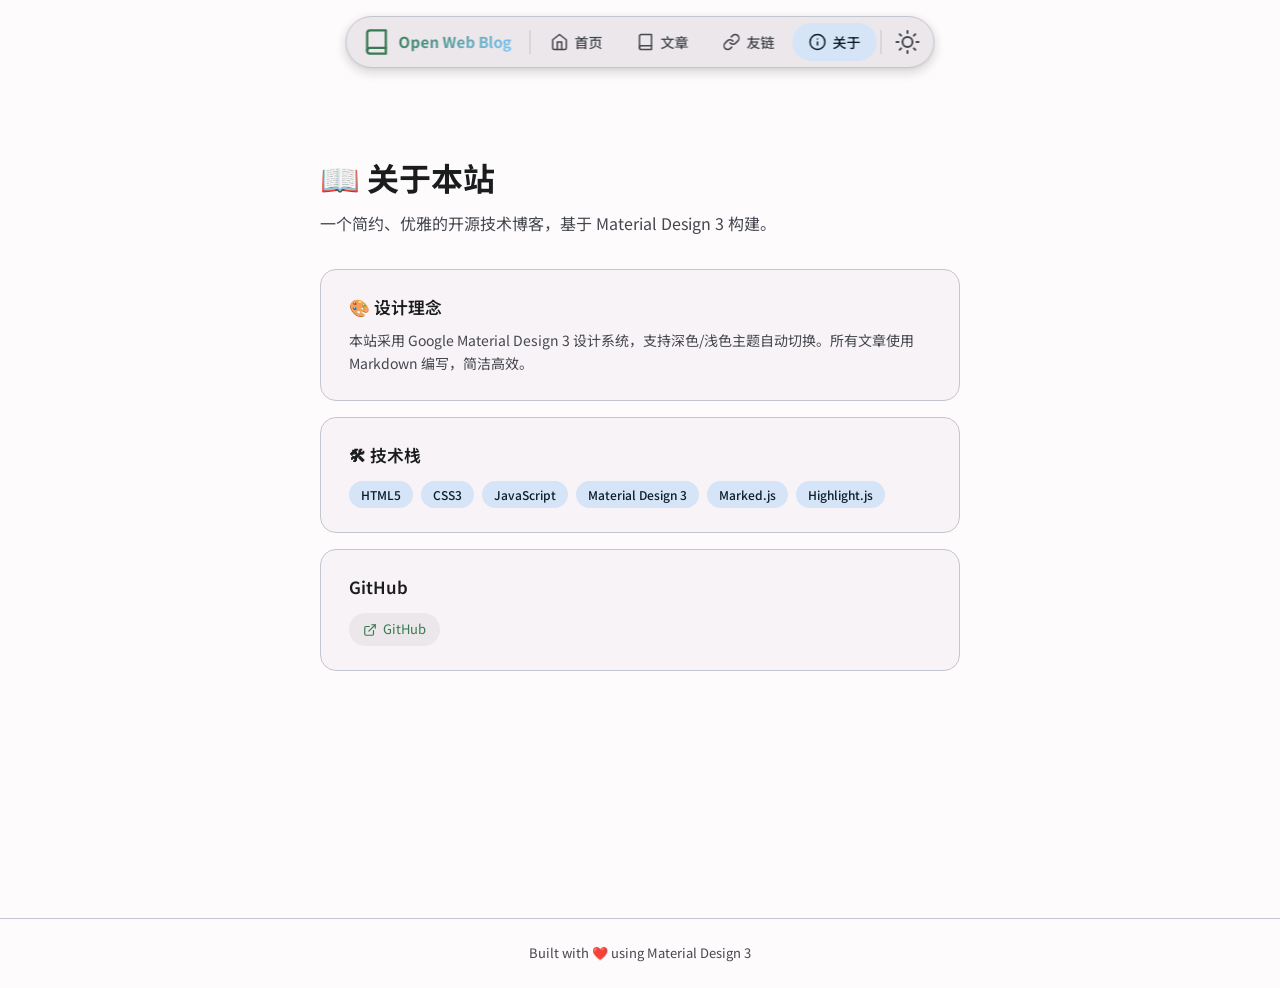
==== main/about.html @ 28506efd "pull" ====
<!DOCTYPE html>
<html lang="zh-Hans" data-theme="dark">
<head>
  <meta charset="UTF-8">
  <meta name="viewport" content="width=device-width, initial-scale=1.0">
  <title>Open Web Blog - 关于</title>
  <meta name="description" content="关于本站">

  <link rel="preconnect" href="https://fonts.loli.net">
  <link rel="preconnect" href="https://gstatic.loli.net" crossorigin>

  <link href="https://fonts.loli.net/css2?family=Noto+Sans+SC:wght@300;400;500;700&family=JetBrains+Mono:wght@400;500&display=swap" rel="stylesheet">

  <link rel="stylesheet" href="css/theme.css">
  <link rel="stylesheet" href="css/layout.css">
  <link rel="stylesheet" href="css/components.css">
  <link rel="stylesheet" href="css/home.css">
  <link rel="stylesheet" href="css/nav.css">

  <style>
    .page-container { max-width: 680px; margin: 0 auto; padding: 0 20px; }
    .page-title { font-size: 2rem; font-weight: 700; margin-bottom: 8px; color: var(--md-sys-color-on-surface); }
    .page-desc { color: var(--md-sys-color-on-surface-variant); margin-bottom: 32px; line-height: 1.6; }
    .about-card {
      padding: 24px 28px; border-radius: var(--md-sys-shape-large);
      background-color: var(--md-sys-color-surface-container-low);
      border: 1px solid var(--md-sys-color-outline-variant); margin-bottom: 16px;
    }
    .about-card h3 { font-size: 1.05rem; font-weight: 600; margin-bottom: 8px; color: var(--md-sys-color-on-surface); }
    .about-card p { font-size: 14px; color: var(--md-sys-color-on-surface-variant); line-height: 1.7; }
    .tech-tags { display: flex; flex-wrap: wrap; gap: 8px; margin-top: 12px; }
    .tech-tag {
      padding: 4px 12px; border-radius: var(--md-sys-shape-full);
      background-color: var(--md-sys-color-secondary-container); color: var(--md-sys-color-on-secondary-container);
      font-size: 12px; font-weight: 500;
    }
  </style>
</head>
<body class="has-floating-nav">

  <nav class="floating-nav" id="floatingNav">
    <a href="index.html" class="floating-nav__brand">
      <span class="floating-nav__brand-icon">
        <svg viewBox="0 0 24 24" width="28" height="28" fill="none" stroke="var(--md-sys-color-primary)" stroke-width="2" stroke-linecap="round" stroke-linejoin="round">
          <path d="M4 19.5A2.5 2.5 0 0 1 6.5 17H20"/><path d="M6.5 2H20v20H6.5A2.5 2.5 0 0 1 4 19.5v-15A2.5 2.5 0 0 1 6.5 2z"/>
        </svg>
      </span>
      <span class="floating-nav__brand-name">Open Web Blog</span>
    </a>
    <span class="floating-nav__divider"></span>
    <div class="floating-nav__links">
      <a href="index.html" class="floating-nav__link">
        <svg viewBox="0 0 24 24" width="18" height="18" fill="none" stroke="currentColor" stroke-width="2" stroke-linecap="round" stroke-linejoin="round"><path d="M3 9l9-7 9 7v11a2 2 0 0 1-2 2H5a2 2 0 0 1-2-2z"/><polyline points="9 22 9 12 15 12 15 22"/></svg>
        首页
      </a>
      <a href="page.html" class="floating-nav__link">
        <svg viewBox="0 0 24 24" width="18" height="18" fill="none" stroke="currentColor" stroke-width="2" stroke-linecap="round" stroke-linejoin="round"><path d="M4 19.5A2.5 2.5 0 0 1 6.5 17H20"/><path d="M6.5 2H20v20H6.5A2.5 2.5 0 0 1 4 19.5v-15A2.5 2.5 0 0 1 6.5 2z"/></svg>
        文章
      </a>
      <a href="link.html" class="floating-nav__link">
        <svg viewBox="0 0 24 24" width="18" height="18" fill="none" stroke="currentColor" stroke-width="2" stroke-linecap="round" stroke-linejoin="round"><path d="M10 13a5 5 0 0 0 7.54.54l3-3a5 5 0 0 0-7.07-7.07l-1.72 1.71"/><path d="M14 11a5 5 0 0 0-7.54-.54l-3 3a5 5 0 0 0 7.07 7.07l1.71-1.71"/></svg>
        友链
      </a>
      <a href="about.html" class="floating-nav__link active">
        <svg viewBox="0 0 24 24" width="18" height="18" fill="none" stroke="currentColor" stroke-width="2" stroke-linecap="round" stroke-linejoin="round"><circle cx="12" cy="12" r="10"/><line x1="12" y1="16" x2="12" y2="12"/><line x1="12" y1="8" x2="12.01" y2="8"/></svg>
        关于
      </a>
    </div>
    <span class="floating-nav__divider"></span>
    <div class="floating-nav__end">
      <button class="icon-button" id="themeToggle" aria-label="切换主题">
        <svg viewBox="0 0 24 24" width="24" height="24" id="themeIcon" fill="none" stroke="currentColor" stroke-width="2" stroke-linecap="round" stroke-linejoin="round"><path d="M21 12.79A9 9 0 1 1 11.21 3 7 7 0 0 0 21 12.79z"/></svg>
      </button>
    </div>
  </nav>

  <main class="main-content main-content--full">
    <div class="page-container" id="aboutContent">
      <h1 class="page-title">📖 关于本站</h1>
      <p class="page-desc" id="aboutDesc">加载中...</p>
      <div id="aboutCards">
        <!-- Dynamically populated from config.json -->
      </div>
    </div>

    <footer class="blog-footer">
      <p>Built with ❤️ using Material Design 3</p>
    </footer>
  </main>

  <script src="js/theme.js"></script>
  <script>
    (function() {
      // Load about content from config.json
      fetch('config.json').then(r => r.json()).then(cfg => {
        const about = cfg.about;
        if (!about) {
          document.getElementById('aboutDesc').textContent = '一个简约、优雅的开源技术博客，基于 Material Design 3 构建。';
          return;
        }
        // Description
        if (about.description) {
          document.getElementById('aboutDesc').textContent = about.description;
        }
        // Cards
        const cardsContainer = document.getElementById('aboutCards');
        if (!about.sections || !about.sections.length) {
          cardsContainer.innerHTML = '<div class="about-card"><h3>关于</h3><p>暂无更多信息。</p></div>';
          return;
        }
        cardsContainer.innerHTML = about.sections.map(section => {
          let bodyHtml = '';
          if (section.text) {
            bodyHtml = `<p>${section.text}</p>`;
          }
          if (section.tags && section.tags.length) {
            bodyHtml += '<div class="tech-tags">' + section.tags.map(t => `<span class="tech-tag">${t}</span>`).join('') + '</div>';
          }
          if (section.links && section.links.length) {
            bodyHtml += '<div style="display:flex;flex-wrap:wrap;gap:8px;margin-top:12px">' +
              section.links.map(l => `<a href="${l.url}" target="_blank" rel="noopener" style="display:inline-flex;align-items:center;gap:6px;padding:6px 14px;border-radius:9999px;background:var(--md-sys-color-surface-container-high);color:var(--md-sys-color-primary);font-size:13px;text-decoration:none;transition:all 0.2s" onmouseover="this.style.background='var(--md-sys-color-primary-container)'" onmouseout="this.style.background='var(--md-sys-color-surface-container-high)'">
                <svg viewBox="0 0 24 24" width="14" height="14" fill="none" stroke="currentColor" stroke-width="2" stroke-linecap="round" stroke-linejoin="round"><path d="M18 13v6a2 2 0 0 1-2 2H5a2 2 0 0 1-2-2V8a2 2 0 0 1 2-2h6"/><polyline points="15 3 21 3 21 9"/><line x1="10" y1="14" x2="21" y2="3"/></svg>
                ${l.label}
              </a>`).join('') + '</div>';
          }
          return `<div class="about-card">
            <h3>${section.title}</h3>
            ${bodyHtml}
          </div>`;
        }).join('');
      }).catch(() => {
        document.getElementById('aboutDesc').textContent = '一个简约、优雅的开源技术博客。';
      });
    })();
  </script>
</body>
</html>
---- main/css/theme.css ----
/* ============================================
   Material Design 3 Theme - Open Web Blog
   ============================================ */

/* === Light Theme (default) === */
:root,
[data-theme="light"] {
  /* Primary - Green #4AA26F (overridable via config.json → themeColor) */
  --owb-primary: #4AA26F;
  --md-sys-color-primary: #3A8E5E;
  --md-sys-color-on-primary: #FFFFFF;
  --md-sys-color-primary-container: #C7EDD4;
  --md-sys-color-on-primary-container: #002112;

  /* Secondary */
  --md-sys-color-secondary: #526070;
  --md-sys-color-on-secondary: #FFFFFF;
  --md-sys-color-secondary-container: #D5E4F7;
  --md-sys-color-on-secondary-container: #0E1D2A;

  /* Tertiary */
  --md-sys-color-tertiary: #6B5778;
  --md-sys-color-on-tertiary: #FFFFFF;
  --md-sys-color-tertiary-container: #F2DAFF;
  --md-sys-color-on-tertiary-container: #251431;

  /* Error */
  --md-sys-color-error: #BA1A1A;
  --md-sys-color-on-error: #FFFFFF;
  --md-sys-color-error-container: #FFDAD6;
  --md-sys-color-on-error-container: #410002;

  /* Surface */
  --md-sys-color-surface: #FDFBFC;
  --md-sys-color-on-surface: #1A1C1E;
  --md-sys-color-surface-dim: #DBD9DD;
  --md-sys-color-surface-bright: #FDFBFC;

  --md-sys-color-surface-container-lowest: #FFFFFF;
  --md-sys-color-surface-container-low: #F7F3F6;
  --md-sys-color-surface-container: #F1EDF0;
  --md-sys-color-surface-container-high: #EBE7EA;
  --md-sys-color-surface-container-highest: #E5E2E5;

  --md-sys-color-on-surface-variant: #44474E;
  --md-sys-color-outline: #74777F;
  --md-sys-color-outline-variant: #C4C6CF;

  /* Inverse */
  --md-sys-color-inverse-surface: #2F3033;
  --md-sys-color-inverse-on-surface: #F1F0F4;
  --md-sys-color-inverse-primary: #81DAAB;

  /* Shadows */
  --md-sys-color-shadow: #000000;
  --md-sys-color-scrim: #000000;

  /* Surface Tint */
  --md-sys-color-surface-tint: #3A8E5E;

  /* Elevation levels */
  --md-sys-elevation-0: none;
  --md-sys-elevation-1: 0 1px 3px 1px rgba(0,0,0,0.08), 0 1px 2px 0 rgba(0,0,0,0.04);
  --md-sys-elevation-2: 0 2px 6px 2px rgba(0,0,0,0.10), 0 1px 2px 0 rgba(0,0,0,0.06);
  --md-sys-elevation-3: 0 4px 8px 3px rgba(0,0,0,0.10), 0 2px 3px 0 rgba(0,0,0,0.06);
  --md-sys-elevation-4: 0 6px 12px 4px rgba(0,0,0,0.10), 0 2px 3px 0 rgba(0,0,0,0.06);
  --md-sys-elevation-5: 0 8px 16px 6px rgba(0,0,0,0.10), 0 4px 4px 0 rgba(0,0,0,0.06);

  /* Shape */
  --md-sys-shape-extra-small: 4px;
  --md-sys-shape-small: 8px;
  --md-sys-shape-medium: 12px;
  --md-sys-shape-large: 16px;
  --md-sys-shape-extra-large: 28px;
  --md-sys-shape-full: 9999px;
}

/* === Dark Theme === */
[data-theme="dark"] {
  --md-sys-color-primary: #81DAAB;
  --md-sys-color-on-primary: #003920;
  --md-sys-color-primary-container: #2E6B48;
  --md-sys-color-on-primary-container: #C7EDD4;

  --md-sys-color-secondary: #B9C8D9;
  --md-sys-color-on-secondary: #243240;
  --md-sys-color-secondary-container: #3B4958;
  --md-sys-color-on-secondary-container: #D5E4F7;

  --md-sys-color-tertiary: #D7BDE5;
  --md-sys-color-on-tertiary: #3B2948;
  --md-sys-color-tertiary-container: #533F5F;
  --md-sys-color-on-tertiary-container: #F2DAFF;

  --md-sys-color-error: #FFB4AB;
  --md-sys-color-on-error: #690005;
  --md-sys-color-error-container: #93000A;
  --md-sys-color-on-error-container: #FFDAD6;

  --md-sys-color-surface: #121316;
  --md-sys-color-on-surface: #E2E2E6;
  --md-sys-color-surface-dim: #121316;
  --md-sys-color-surface-bright: #38393C;

  --md-sys-color-surface-container-lowest: #0D0E11;
  --md-sys-color-surface-container-low: #1A1B1E;
  --md-sys-color-surface-container: #1E1F22;
  --md-sys-color-surface-container-high: #292A2D;
  --md-sys-color-surface-container-highest: #343537;

  --md-sys-color-on-surface-variant: #C4C6CF;
  --md-sys-color-outline: #8E9099;
  --md-sys-color-outline-variant: #44474E;

  --md-sys-color-inverse-surface: #E2E2E6;
  --md-sys-color-inverse-on-surface: #2F3033;
  --md-sys-color-inverse-primary: #3A8E5E;

  --md-sys-color-shadow: #000000;
  --md-sys-color-scrim: #000000;
  --md-sys-color-surface-tint: #81DAAB;
}

/* === Global Styles === */
*, *::before, *::after {
  margin: 0;
  padding: 0;
  box-sizing: border-box;
}

html {
  font-size: 16px;
  scroll-behavior: smooth;
}

body {
  font-family: 'Noto Sans SC', -apple-system, BlinkMacSystemFont, "Segoe UI", "PingFang SC", "Hiragino Sans GB", "Microsoft YaHei", "Helvetica Neue", Helvetica, Arial, sans-serif;
  background-color: var(--md-sys-color-surface);
  color: var(--md-sys-color-on-surface);
  line-height: 1.6;
  -webkit-font-smoothing: antialiased;
  -moz-osx-font-smoothing: grayscale;
  overflow-x: hidden;
}

a {
  color: var(--md-sys-color-primary);
  text-decoration: none;
  transition: color 0.2s ease;
}

a:hover {
  color: var(--md-sys-color-primary);
  text-decoration: underline;
}

::selection {
  background-color: var(--md-sys-color-primary-container);
  color: var(--md-sys-color-on-primary-container);
}

::-webkit-scrollbar {
  width: 8px;
  height: 8px;
}

::-webkit-scrollbar-track {
  background: transparent;
}

::-webkit-scrollbar-thumb {
  background: var(--md-sys-color-outline-variant);
  border-radius: var(--md-sys-shape-full);
}

::-webkit-scrollbar-thumb:hover {
  background: var(--md-sys-color-outline);
}
---- main/css/layout.css ----
/* ============================================
   Layout - Top App Bar, Sidebar, Main Content
   ============================================ */

/* === Top App Bar === */
.top-app-bar {
  position: fixed;
  top: 0;
  left: 0;
  right: 0;
  height: 64px;
  background-color: var(--md-sys-color-surface-container);
  color: var(--md-sys-color-on-surface);
  display: flex;
  align-items: center;
  justify-content: space-between;
  padding: 0 16px;
  z-index: 100;
  box-shadow: var(--md-sys-elevation-2);
  backdrop-filter: blur(12px);
  -webkit-backdrop-filter: blur(12px);
}

.top-app-bar__start {
  display: flex;
  align-items: center;
  gap: 12px;
}

.top-app-bar__brand {
  display: flex;
  align-items: center;
  gap: 10px;
}

.brand-text {
  display: flex;
  flex-direction: column;
}

.brand-name {
  font-family: 'Noto Sans SC', "PingFang SC", "Microsoft YaHei", sans-serif;
  font-size: 18px;
  font-weight: 700;
  line-height: 1.2;
  color: var(--md-sys-color-on-surface);
  background: linear-gradient(135deg, var(--md-sys-color-primary), #7FC8F8);
  -webkit-background-clip: text;
  -webkit-text-fill-color: transparent;
  background-clip: text;
}

.brand-subtitle {
  font-size: 11px;
  font-weight: 400;
  color: var(--md-sys-color-on-surface-variant);
  line-height: 1.2;
}

.top-app-bar__end {
  display: flex;
  align-items: center;
  gap: 4px;
}

/* === Drawer Overlay === */
.drawer-overlay {
  position: fixed;
  inset: 0;
  background: rgba(0, 0, 0, 0.4);
  z-index: 80;
  opacity: 0;
  visibility: hidden;
  transition: opacity 0.3s ease, visibility 0.3s ease;
}

.drawer-overlay.active {
  opacity: 1;
  visibility: visible;
}

/* === Sidebar === */
.sidebar {
  position: fixed;
  top: 64px;
  left: 0;
  bottom: 0;
  width: 280px;
  background-color: var(--md-sys-color-surface-container);
  border-right: 1px solid var(--md-sys-color-outline-variant);
  overflow-y: auto;
  z-index: 90;
  transition: transform 0.3s cubic-bezier(0.2, 0, 0, 1);
  display: flex;
  flex-direction: column;
}

.sidebar__header {
  display: none;
  padding: 20px 20px 12px;
  align-items: center;
  gap: 12px;
  border-bottom: 1px solid var(--md-sys-color-outline-variant);
}

.sidebar__section-label {
  font-size: 11px;
  font-weight: 600;
  text-transform: uppercase;
  letter-spacing: 0.05em;
  color: var(--md-sys-color-on-surface-variant);
  padding: 16px 20px 8px;
}

/* Navigation List */
.nav-list {
  list-style: none;
  padding: 4px 12px;
  flex: 1;
}

.nav-item {
  margin-bottom: 2px;
}

.nav-link {
  display: flex;
  align-items: center;
  gap: 12px;
  padding: 10px 16px;
  border-radius: var(--md-sys-shape-large);
  color: var(--md-sys-color-on-surface-variant);
  text-decoration: none;
  font-size: 14px;
  font-weight: 500;
  transition: all 0.2s ease;
  position: relative;
}

.nav-link:hover {
  background-color: var(--md-sys-color-surface-container-high);
  color: var(--md-sys-color-on-surface);
  text-decoration: none;
}

.nav-item.active .nav-link {
  background-color: var(--md-sys-color-secondary-container);
  color: var(--md-sys-color-on-secondary-container);
}

.nav-icon {
  width: 20px;
  height: 20px;
  flex-shrink: 0;
}

/* Blog post date in nav */
.nav-post-date {
  font-size: 11px;
  color: var(--md-sys-color-on-surface-variant);
  opacity: 0.7;
  margin-left: auto;
}

/* Sidebar Footer */
.sidebar__footer {
  padding: 12px 12px 20px;
  border-top: 1px solid var(--md-sys-color-outline-variant);
  margin-top: auto;
}

.sidebar-footer-link {
  display: flex;
  align-items: center;
  gap: 8px;
  padding: 8px 16px;
  border-radius: var(--md-sys-shape-medium);
  color: var(--md-sys-color-on-surface-variant);
  font-size: 13px;
  transition: all 0.2s ease;
}

.sidebar-footer-link:hover {
  background-color: var(--md-sys-color-surface-container-high);
  color: var(--md-sys-color-primary);
  text-decoration: none;
}

/* === Main Content === */
.main-content {
  margin-top: 64px;
  margin-left: 280px;
  min-height: calc(100vh - 64px);
  transition: margin-left 0.3s cubic-bezier(0.2, 0, 0, 1);
}

/* Full-width main (no sidebar, for index/link/about pages) */
.main-content--full {
  margin-left: 0;
}

.content-wrapper {
  display: flex;
  max-width: 1200px;
  margin: 0 auto;
  padding: 32px 40px;
  gap: 40px;
}

.doc-article {
  flex: 1;
  min-width: 0;
  max-width: 800px;
}

/* === TOC Sidebar === */
.toc-sidebar {
  width: 220px;
  flex-shrink: 0;
  position: sticky;
  top: 96px;
  align-self: flex-start;
  max-height: calc(100vh - 120px);
  overflow-y: auto;
  padding-left: 16px;
  border-left: 1px solid var(--md-sys-color-outline-variant);
}

.toc-header {
  font-size: 12px;
  font-weight: 600;
  text-transform: uppercase;
  letter-spacing: 0.08em;
  color: var(--md-sys-color-on-surface-variant);
  margin-bottom: 12px;
}

.toc-list {
  list-style: none;
}

.toc-list li {
  margin-bottom: 4px;
}

.toc-list a {
  display: block;
  padding: 4px 8px;
  font-size: 13px;
  color: var(--md-sys-color-on-surface-variant);
  border-radius: var(--md-sys-shape-small);
  transition: all 0.2s ease;
  line-height: 1.4;
  overflow: hidden;
  text-overflow: ellipsis;
  white-space: nowrap;
}

.toc-list a:hover {
  color: var(--md-sys-color-primary);
  background-color: var(--md-sys-color-surface-container);
  text-decoration: none;
}

.toc-list a.toc-h2 {
  padding-left: 16px;
  font-size: 12px;
}

.toc-list a.toc-h3 {
  padding-left: 28px;
  font-size: 11px;
}

/* === FAB (Scroll to top) === */
.fab {
  position: fixed;
  bottom: 24px;
  right: 24px;
  width: 56px;
  height: 56px;
  border-radius: var(--md-sys-shape-large);
  background-color: var(--md-sys-color-primary-container);
  color: var(--md-sys-color-on-primary-container);
  border: none;
  cursor: pointer;
  display: flex;
  align-items: center;
  justify-content: center;
  box-shadow: var(--md-sys-elevation-3);
  transition: all 0.3s ease;
  opacity: 0;
  transform: translateY(20px);
  pointer-events: none;
  z-index: 50;
}

.fab.visible {
  opacity: 1;
  transform: translateY(0);
  pointer-events: auto;
}

.fab:hover {
  background-color: var(--md-sys-color-primary);
  color: var(--md-sys-color-on-primary);
  box-shadow: var(--md-sys-elevation-4);
}

.fab.visible:hover {
  transform: translateY(-2px);
}

/* === Loading State === */
.loading-state {
  display: flex;
  flex-direction: column;
  align-items: center;
  justify-content: center;
  padding: 80px 20px;
  color: var(--md-sys-color-on-surface-variant);
}

.loading-spinner {
  width: 40px;
  height: 40px;
  border: 3px solid var(--md-sys-color-outline-variant);
  border-top-color: var(--md-sys-color-primary);
  border-radius: 50%;
  animation: spin 0.8s linear infinite;
  margin-bottom: 16px;
}

@keyframes spin {
  to { transform: rotate(360deg); }
}

/* === Blog post meta info === */
.doc-header {
  margin-bottom: 32px;
  padding-bottom: 24px;
  border-bottom: 1px solid var(--md-sys-color-outline-variant);
}

.doc-title {
  font-family: 'Noto Sans SC', "PingFang SC", "Microsoft YaHei", sans-serif;
  font-size: 2.25rem;
  font-weight: 700;
  line-height: 1.25;
  color: var(--md-sys-color-on-surface);
  margin-bottom: 8px;
}

.doc-meta {
  font-size: 14px;
  color: var(--md-sys-color-on-surface-variant);
  display: flex;
  align-items: center;
  gap: 12px;
  flex-wrap: wrap;
}

.doc-meta-item {
  display: flex;
  align-items: center;
  gap: 4px;
}

.doc-meta-item svg {
  width: 16px;
  height: 16px;
}

/* === Drawer mode (mobile) === */
@media (max-width: 768px) {
  .sidebar {
    transform: translateX(-100%);
  }

  .sidebar.open {
    transform: translateX(0);
  }

  .sidebar__header {
    display: flex;
  }

  .main-content {
    margin-left: 0;
  }

  .content-wrapper {
    padding: 20px 16px;
  }

  .toc-sidebar {
    display: none;
  }

  .doc-article {
    max-width: 100%;
  }

  .top-app-bar__brand .brand-subtitle {
    display: none;
  }

  .doc-title {
    font-size: 1.6rem;
  }
}

/* === Desktop: hide hamburger, sidebar always visible === */
@media (min-width: 769px) {
  #menuToggle { display: none; }
}

/* === Tablet / small desktop === */
@media (min-width: 769px) and (max-width: 1200px) {
  .content-wrapper {
    padding: 28px 24px;
    gap: 28px;
  }

  .toc-sidebar {
    width: 180px;
  }
}

/* === Large desktop === */
@media (min-width: 1201px) {
  .content-wrapper {
    padding: 40px 48px;
    gap: 48px;
  }
}

/* === Reduced motion === */
@media (prefers-reduced-motion: reduce) {
  *, *::before, *::after {
    animation-duration: 0.01ms !important;
    transition-duration: 0.01ms !important;
  }
}
---- main/css/components.css ----
/* ============================================
   Components - MD3 Styled UI Elements
   ============================================ */

/* === Icon Button === */
.icon-button {
  width: 40px;
  height: 40px;
  border-radius: var(--md-sys-shape-full);
  border: none;
  background: transparent;
  color: var(--md-sys-color-on-surface-variant);
  cursor: pointer;
  display: flex;
  align-items: center;
  justify-content: center;
  transition: all 0.2s ease;
  position: relative;
  overflow: hidden;
}

.icon-button svg {
  width: 24px;
  height: 24px;
  position: relative;
  z-index: 1;
}

.icon-button::after {
  content: '';
  position: absolute;
  inset: 0;
  border-radius: inherit;
  background-color: currentColor;
  opacity: 0;
  transition: opacity 0.2s ease;
}

.icon-button:hover::after {
  opacity: 0.08;
}

.icon-button:active::after {
  opacity: 0.12;
}

.icon-button:hover {
  color: var(--md-sys-color-on-surface);
}

/* === Blockquote === */
blockquote {
  margin: 16px 0;
  padding: 16px 20px;
  border-radius: var(--md-sys-shape-medium);
  background-color: var(--md-sys-color-surface-container-low);
  border-left: 4px solid var(--md-sys-color-primary);
  color: var(--md-sys-color-on-surface-variant);
}

blockquote p {
  margin: 4px 0;
}

blockquote > :first-child {
  margin-top: 0;
}

blockquote > :last-child {
  margin-bottom: 0;
}

/* === Horizontal Rule === */
hr {
  border: none;
  height: 1px;
  background-color: var(--md-sys-color-outline-variant);
  margin: 24px 0;
}

/* === Theme Transition === */
html.transitioning * {
  transition: background-color 0.3s ease,
              color 0.3s ease,
              border-color 0.3s ease,
              box-shadow 0.3s ease !important;
}

/* === Keyboard shortcuts === */
kbd {
  display: inline-block;
  padding: 2px 6px;
  font-family: 'JetBrains Mono', "SF Mono", "Fira Code", "Fira Mono", "Roboto Mono", Menlo, Courier, monospace;
  font-size: 12px;
  line-height: 1.4;
  color: var(--md-sys-color-on-surface);
  background-color: var(--md-sys-color-surface-container-high);
  border: 1px solid var(--md-sys-color-outline-variant);
  border-radius: var(--md-sys-shape-extra-small);
  box-shadow: 0 1px 2px rgba(0,0,0,0.1);
}

/* === Blog Post Card === */
.blog-post-card {
  margin: 16px 0;
  padding: 20px 24px;
  border-radius: var(--md-sys-shape-large);
  background-color: var(--md-sys-color-surface-container-low);
  border: 1px solid var(--md-sys-color-outline-variant);
  transition: all 0.2s ease;
  cursor: pointer;
}

.blog-post-card:hover {
  background-color: var(--md-sys-color-surface-container);
  box-shadow: var(--md-sys-elevation-2);
  border-color: var(--md-sys-color-primary);
}

.blog-post-card__title {
  font-size: 1.25rem;
  font-weight: 600;
  color: var(--md-sys-color-on-surface);
  margin-bottom: 8px;
}

.blog-post-card__excerpt {
  font-size: 14px;
  color: var(--md-sys-color-on-surface-variant);
  line-height: 1.6;
  display: -webkit-box;
  -webkit-line-clamp: 3;
  -webkit-box-orient: vertical;
  overflow: hidden;
}

.blog-post-card__meta {
  display: flex;
  align-items: center;
  gap: 12px;
  margin-top: 12px;
  font-size: 12px;
  color: var(--md-sys-color-on-surface-variant);
}

/* === Empty state === */
.empty-state {
  text-align: center;
  padding: 60px 20px;
  color: var(--md-sys-color-on-surface-variant);
}

.empty-state svg {
  margin-bottom: 16px;
  opacity: 0.5;
}

.empty-state h3 {
  font-size: 1.2rem;
  font-weight: 600;
  margin-bottom: 8px;
  color: var(--md-sys-color-on-surface);
}

.empty-state p {
  font-size: 14px;
}
---- main/css/home.css ----
/* ============================================
   Blog Home Page Styles
   ============================================ */

/* === Hero Section === */
.blog-hero {
  text-align: center;
  padding: 48px 40px;
  margin: 20px 0 32px;
  position: relative;
  overflow: hidden;
  border-radius: var(--md-sys-shape-extra-large);
  background-color: var(--md-sys-color-surface-container);
  border: 1px solid var(--md-sys-color-outline-variant);
  box-shadow: var(--md-sys-elevation-1);
}

.blog-hero::before {
  content: '';
  position: absolute;
  top: -30%;
  left: -30%;
  width: 160%;
  height: 160%;
  background: radial-gradient(ellipse at 50% 0%, var(--md-sys-color-primary-container) 0%, transparent 60%);
  opacity: 0.35;
  pointer-events: none;
}

.blog-hero__icon {
  margin-bottom: 24px;
  position: relative;
}

.blog-hero__icon svg {
  filter: drop-shadow(0 4px 12px rgba(0,0,0,0.15));
}

.blog-hero__title {
  font-family: 'Noto Sans SC', "PingFang SC", sans-serif;
  font-size: 2.5rem;
  font-weight: 700;
  color: var(--md-sys-color-on-surface);
  margin-bottom: 12px;
  position: relative;
}

.blog-hero__title .gradient-text {
  background: linear-gradient(135deg, var(--md-sys-color-primary), #7FC8F8, var(--md-sys-color-tertiary));
  -webkit-background-clip: text;
  -webkit-text-fill-color: transparent;
  background-clip: text;
}

.blog-hero__subtitle {
  font-size: 1.1rem;
  color: var(--md-sys-color-on-surface-variant);
  max-width: 520px;
  margin: 0 auto 8px;
  line-height: 1.6;
  position: relative;
}

.blog-hero__stats {
  display: flex;
  justify-content: center;
  gap: 32px;
  margin-top: 32px;
  position: relative;
}

.hero-stat {
  text-align: center;
}

.hero-stat__number {
  font-size: 2rem;
  font-weight: 700;
  color: var(--md-sys-color-primary);
  line-height: 1.2;
}

.hero-stat__label {
  font-size: 13px;
  color: var(--md-sys-color-on-surface-variant);
  margin-top: 4px;
}

/* ============================================
   Topic Cards - Horizontal Category Row
   ============================================ */
.topic-cards-section {
  max-width: 960px;
  margin: 0 auto 8px;
  padding: 0 20px;
}

.topic-cards-wrapper {
  display: flex;
  gap: 12px;
  overflow-x: auto;
  padding: 4px 0 8px;
  scroll-snap-type: x mandatory;
  -webkit-overflow-scrolling: touch;
}

.topic-cards-wrapper::-webkit-scrollbar {
  height: 4px;
}

.topic-card {
  flex: 0 0 auto;
  min-width: 160px;
  display: flex;
  align-items: center;
  gap: 12px;
  padding: 16px 20px;
  border-radius: var(--md-sys-shape-large);
  background-color: var(--md-sys-color-surface-container);
  border: 1px solid var(--md-sys-color-outline-variant);
  text-decoration: none;
  transition: all 0.2s ease;
  scroll-snap-align: start;
  cursor: pointer;
}

.topic-card:hover {
  background-color: var(--md-sys-color-surface-container-high);
  border-color: var(--md-sys-color-primary);
  transform: translateY(-1px);
  box-shadow: var(--md-sys-elevation-2);
  text-decoration: none;
}

.topic-card.active {
  background-color: var(--md-sys-color-primary-container);
  border-color: var(--md-sys-color-primary);
}

.topic-card__icon {
  display: flex;
  align-items: center;
  justify-content: center;
  width: 44px;
  height: 44px;
  border-radius: var(--md-sys-shape-medium);
  background-color: var(--md-sys-color-surface-container-highest);
  flex-shrink: 0;
}

.topic-card.active .topic-card__icon {
  background-color: var(--md-sys-color-primary);
  color: var(--md-sys-color-on-primary);
}

.topic-card__label {
  font-size: 14px;
  font-weight: 600;
  color: var(--md-sys-color-on-surface);
  white-space: nowrap;
}

/* ============================================
   Tag Filter Bar - Horizontal Scrollable Pills
   ============================================ */
.tag-filter-section {
  max-width: 960px;
  margin: 0 auto 24px;
  padding: 0 20px;
}

.tag-filter-wrapper {
  display: flex;
  gap: 8px;
  overflow-x: auto;
  padding: 4px 0;
  -webkit-overflow-scrolling: touch;
}

.tag-filter-wrapper::-webkit-scrollbar {
  height: 0;
}

.tag-pill {
  flex: 0 0 auto;
  padding: 6px 16px;
  border-radius: var(--md-sys-shape-full);
  background-color: var(--md-sys-color-surface-container-high);
  border: 1px solid var(--md-sys-color-outline-variant);
  color: var(--md-sys-color-on-surface-variant);
  font-size: 13px;
  font-weight: 500;
  cursor: pointer;
  transition: all 0.2s ease;
  white-space: nowrap;
  user-select: none;
}

.tag-pill:hover {
  background-color: var(--md-sys-color-surface-container-highest);
  color: var(--md-sys-color-on-surface);
}

.tag-pill.active {
  background-color: var(--md-sys-color-secondary-container);
  color: var(--md-sys-color-on-secondary-container);
  border-color: var(--md-sys-color-secondary-container);
}

.tag-pill__count {
  display: inline-block;
  margin-left: 6px;
  font-size: 11px;
  opacity: 0.65;
}

/* === Posts Section === */
.blog-posts-section {
  max-width: 960px;
  margin: 0 auto;
  padding: 0 20px 60px;
}

.blog-posts-section__header {
  display: flex;
  align-items: center;
  justify-content: space-between;
  margin-bottom: 24px;
}

.blog-posts-section__title {
  font-size: 1.25rem;
  font-weight: 700;
  color: var(--md-sys-color-on-surface);
  display: flex;
  align-items: center;
  gap: 8px;
}

.blog-posts-section__title svg {
  color: var(--md-sys-color-primary);
}

.blog-posts-section__count {
  font-size: 13px;
  color: var(--md-sys-color-on-surface-variant);
}

.post-list {
  display: grid;
  grid-template-columns: 1fr;
  gap: 16px;
}

/* === Post Card === */
.post-card {
  display: flex;
  flex-direction: column;
  padding: 24px 28px;
  border-radius: var(--md-sys-shape-large);
  background-color: var(--md-sys-color-surface-container-low);
  border: 1px solid var(--md-sys-color-outline-variant);
  cursor: pointer;
  transition: all 0.25s cubic-bezier(0.2, 0, 0, 1);
  position: relative;
  overflow: hidden;
  text-decoration: none;
}

.post-card::before {
  content: '';
  position: absolute;
  left: 0;
  top: 0;
  bottom: 0;
  width: 3px;
  background: linear-gradient(180deg, var(--md-sys-color-primary), var(--md-sys-color-tertiary));
  border-radius: 0 3px 3px 0;
  opacity: 0;
  transform: scaleY(0.5);
  transition: all 0.25s cubic-bezier(0.2, 0, 0, 1);
}

.post-card:hover {
  background-color: var(--md-sys-color-surface-container);
  border-color: var(--md-sys-color-primary);
  box-shadow: var(--md-sys-elevation-3);
  transform: translateY(-2px);
}

.post-card:hover::before {
  opacity: 1;
  transform: scaleY(1);
}

.post-card:hover .post-card__title {
  color: var(--md-sys-color-primary);
}

.post-card__title {
  font-size: 1.2rem;
  font-weight: 700;
  color: var(--md-sys-color-on-surface);
  margin-bottom: 8px;
  line-height: 1.4;
  transition: color 0.2s ease;
}

.post-card__excerpt {
  font-size: 14px;
  color: var(--md-sys-color-on-surface-variant);
  line-height: 1.65;
  display: -webkit-box;
  -webkit-line-clamp: 2;
  -webkit-box-orient: vertical;
  overflow: hidden;
  margin-bottom: 14px;
}

.post-card__meta {
  display: flex;
  align-items: center;
  gap: 16px;
  font-size: 13px;
  color: var(--md-sys-color-on-surface-variant);
  flex-wrap: wrap;
}

.post-card__meta-item {
  display: flex;
  align-items: center;
  gap: 5px;
}

.post-card__meta-item svg {
  width: 15px;
  height: 15px;
  opacity: 0.65;
}

.post-card__tag {
  display: inline-flex;
  align-items: center;
  padding: 3px 10px;
  border-radius: var(--md-sys-shape-full);
  background-color: var(--md-sys-color-secondary-container);
  color: var(--md-sys-color-on-secondary-container);
  font-size: 11px;
  font-weight: 500;
}

.post-card__read-btn {
  margin-left: auto;
  display: flex;
  align-items: center;
  gap: 4px;
  color: var(--md-sys-color-primary);
  font-size: 13px;
  font-weight: 500;
  opacity: 0;
  transform: translateX(-8px);
  transition: all 0.25s ease;
}

.post-card:hover .post-card__read-btn {
  opacity: 1;
  transform: translateX(0);
}

/* === Empty State === */
.empty-state {
  text-align: center;
  padding: 60px 20px;
  color: var(--md-sys-color-on-surface-variant);
}

.empty-state svg {
  margin-bottom: 16px;
  opacity: 0.4;
}

.empty-state h3 {
  font-size: 1.15rem;
  font-weight: 600;
  color: var(--md-sys-color-on-surface);
  margin-bottom: 8px;
}

.empty-state p {
  font-size: 14px;
}

/* === Back to home button (in article view) === */
.back-home-btn {
  display: inline-flex;
  align-items: center;
  gap: 6px;
  color: var(--md-sys-color-primary);
  font-size: 14px;
  font-weight: 500;
  margin-bottom: 16px;
  text-decoration: none;
  padding: 6px 12px;
  border-radius: var(--md-sys-shape-full);
  transition: all 0.2s ease;
}

.back-home-btn:hover {
  background-color: var(--md-sys-color-surface-container-high);
  text-decoration: none;
}

/* === Footer === */
.blog-footer {
  text-align: center;
  padding: 24px 20px;
  margin-top: auto;
  border-top: 1px solid var(--md-sys-color-outline-variant);
  color: var(--md-sys-color-on-surface-variant);
  font-size: 13px;
}

.blog-footer a {
  color: var(--md-sys-color-primary);
}

/* Sticky footer: push footer to bottom when content is short */
.main-content--full {
  flex: 1;
  display: flex;
  flex-direction: column;
}

.main-content--full > .content-wrapper,
.main-content--full > .page-container {
  flex: 1;
}

/* === Responsive Grid: 2 columns (tablet) === */
@media (min-width: 769px) {
  .topic-cards-section,
  .tag-filter-section,
  .blog-posts-section {
    max-width: 960px;
  }

  .post-list {
    grid-template-columns: repeat(2, 1fr);
  }
}

/* === Responsive Grid: 3 columns (wide desktop) === */
@media (min-width: 1300px) {
  .topic-cards-section,
  .tag-filter-section,
  .blog-posts-section {
    max-width: 1320px;
  }

  .topic-card {
    min-width: 180px;
  }

  .post-list {
    grid-template-columns: repeat(3, 1fr);
    gap: 20px;
  }

  .post-card {
    padding: 28px 32px;
    min-height: 220px;
  }

  .post-card__title {
    font-size: 1.15rem;
  }
}

/* === Responsive: tablet topic cards scrollable === */
@media (max-width: 768px) {
  .topic-cards-wrapper {
    gap: 10px;
  }

  .topic-card {
    min-width: 140px;
    padding: 12px 14px;
    gap: 8px;
  }

  .topic-card__icon {
    width: 36px;
    height: 36px;
  }

  .topic-card__label {
    font-size: 13px;
  }

  .tag-filter-wrapper {
    gap: 6px;
  }
}

/* === Responsive: mobile single column === */
@media (max-width: 768px) {
  .blog-hero {
    padding: 48px 16px 36px;
  }

  .blog-hero__title {
    font-size: 1.8rem;
  }

  .blog-hero__subtitle {
    font-size: 0.95rem;
  }

  .blog-hero__stats {
    gap: 20px;
  }

  .hero-stat__number {
    font-size: 1.5rem;
  }

  .post-card {
    padding: 18px 20px;
  }

  .post-card__title {
    font-size: 1.05rem;
  }
}
---- main/css/nav.css ----
/* ============================================
   Floating Nav Bar - Rounded Pill, Detached
   ============================================ */

.floating-nav {
  position: fixed;
  top: 16px;
  left: 50%;
  transform: translateX(-50%);
  z-index: 110;
  display: flex;
  align-items: center;
  gap: 4px;
  padding: 6px 8px;
  background-color: var(--md-sys-color-surface-container-high);
  backdrop-filter: blur(20px);
  -webkit-backdrop-filter: blur(20px);
  border-radius: var(--md-sys-shape-extra-large);
  box-shadow: var(--md-sys-elevation-3);
  border: 1px solid var(--md-sys-color-outline-variant);
  max-width: calc(100vw - 32px);
  overflow-x: auto;
  -webkit-overflow-scrolling: touch;
}

.floating-nav::-webkit-scrollbar { height: 0; }

/* Nav brand (left side) */
.floating-nav__brand {
  display: flex;
  align-items: center;
  gap: 8px;
  padding: 4px 14px 4px 8px;
  text-decoration: none;
  flex-shrink: 0;
}

.floating-nav__brand:hover {
  text-decoration: none;
}

.floating-nav__brand-icon svg {
  display: block;
}

.floating-nav__brand-name {
  font-family: 'Noto Sans SC', sans-serif;
  font-size: 15px;
  font-weight: 700;
  color: var(--md-sys-color-on-surface);
  background: linear-gradient(135deg, var(--md-sys-color-primary), #7FC8F8);
  -webkit-background-clip: text;
  -webkit-text-fill-color: transparent;
  background-clip: text;
  white-space: nowrap;
}

/* Divider */
.floating-nav__divider {
  width: 1px;
  height: 24px;
  background-color: var(--md-sys-color-outline-variant);
  flex-shrink: 0;
}

/* Nav links (middle) */
.floating-nav__links {
  display: flex;
  align-items: center;
  gap: 2px;
  flex-shrink: 0;
}

.floating-nav__link {
  display: flex;
  align-items: center;
  gap: 6px;
  padding: 8px 16px;
  border-radius: var(--md-sys-shape-full);
  font-size: 14px;
  font-weight: 500;
  color: var(--md-sys-color-on-surface-variant);
  text-decoration: none;
  transition: all 0.2s ease;
  white-space: nowrap;
}

.floating-nav__link:hover {
  background-color: var(--md-sys-color-surface-container-highest);
  color: var(--md-sys-color-on-surface);
  text-decoration: none;
}

.floating-nav__link.active {
  background-color: var(--md-sys-color-secondary-container);
  color: var(--md-sys-color-on-secondary-container);
}

.floating-nav__link svg {
  width: 18px;
  height: 18px;
  flex-shrink: 0;
}

/* Nav end (right side) */
.floating-nav__end {
  display: flex;
  align-items: center;
  flex-shrink: 0;
  padding-left: 4px;
}

.floating-nav .icon-button {
  width: 36px;
  height: 36px;
}

/* Page body offset for floating nav */
body.has-floating-nav {
  padding-top: 88px;
  display: flex;
  flex-direction: column;
  min-height: 100vh;
}

/* Mobile: compact nav */
@media (max-width: 768px) {
  .floating-nav {
    top: 10px;
    padding: 4px 6px;
    gap: 2px;
  }

  body.has-floating-nav {
    padding-top: 72px;
  }

  .floating-nav__brand-name {
    display: none;
  }

  .floating-nav__link {
    padding: 8px 12px;
    font-size: 13px;
  }

  .floating-nav__link svg {
    width: 16px;
    height: 16px;
  }

  .floating-nav__brand {
    padding: 4px 8px 4px 4px;
  }

  .floating-nav__divider {
    margin: 0 2px;
  }
}
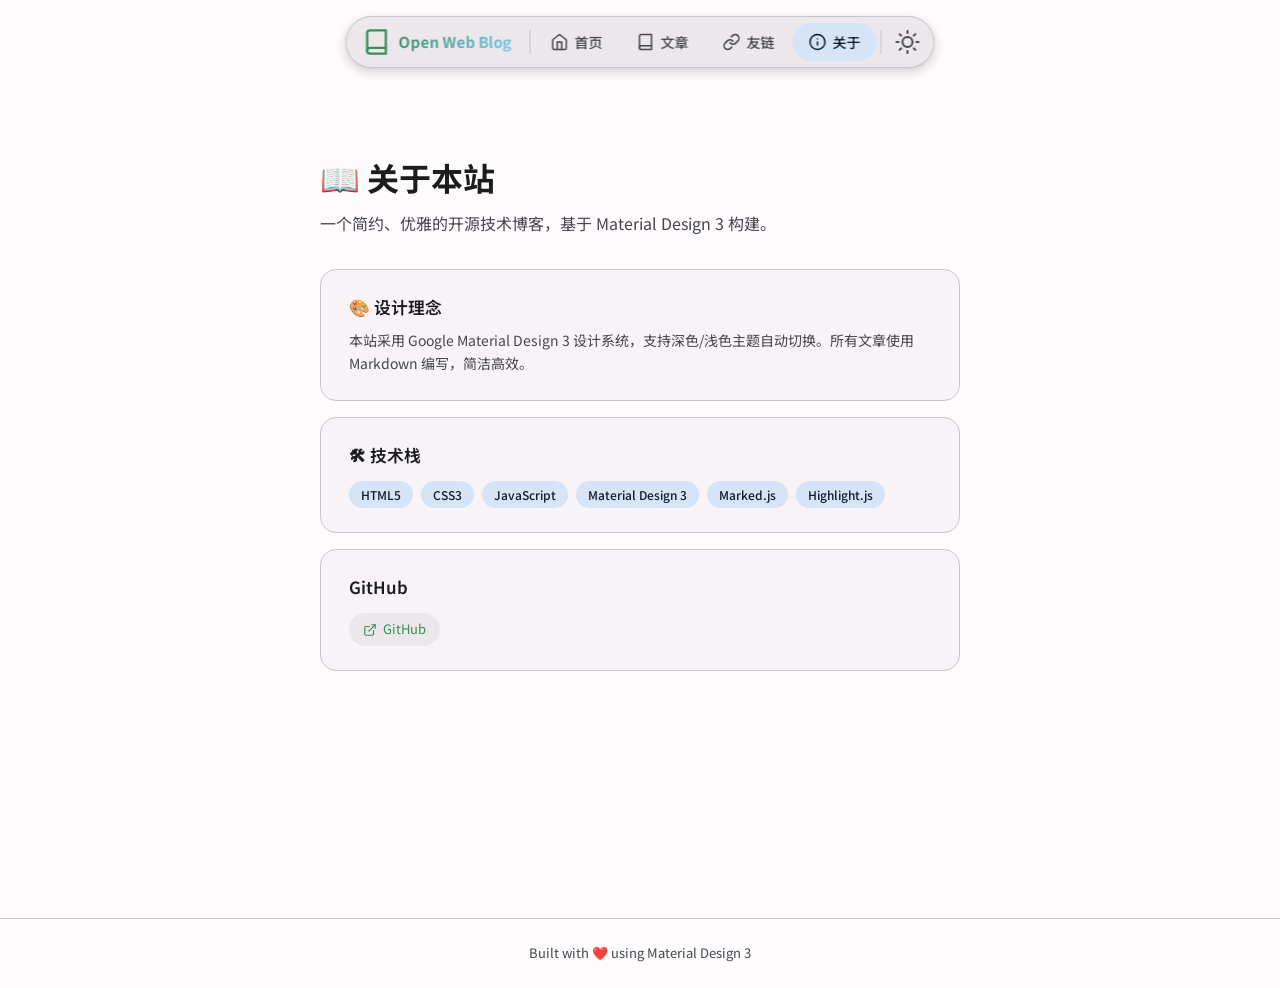
==== commit 7dccdd4e: "fix: 修复config.json解析失败及主题脚本引用错误" ====
--- a/main/about.html
+++ b/main/about.html
@@ -88,7 +88,32 @@
     </footer>
   </main>
 
-  <script src="js/theme.js"></script>
+  <script>
+    (function() {
+      const themeToggle = document.getElementById('themeToggle');
+      const themeIcon = document.getElementById('themeIcon');
+      function getPreferredTheme() {
+        const stored = localStorage.getItem('owb-theme');
+        if (stored) return stored;
+        return window.matchMedia('(prefers-color-scheme: dark)').matches ? 'dark' : 'light';
+      }
+      function setTheme(theme) {
+        document.documentElement.setAttribute('data-theme', theme);
+        localStorage.setItem('owb-theme', theme);
+        const isDark = theme === 'dark';
+        if (themeIcon) themeIcon.innerHTML = isDark
+          ? '<path d="M21 12.79A9 9 0 1 1 11.21 3 7 7 0 0 0 21 12.79z"/>'
+          : '<circle cx="12" cy="12" r="5"/><line x1="12" y1="1" x2="12" y2="3"/><line x1="12" y1="21" x2="12" y2="23"/><line x1="4.22" y1="4.22" x2="5.64" y2="5.64"/><line x1="18.36" y1="18.36" x2="19.78" y2="19.78"/><line x1="1" y1="12" x2="3" y2="12"/><line x1="21" y1="12" x2="23" y2="12"/><line x1="4.22" y1="19.78" x2="5.64" y2="18.36"/><line x1="18.36" y1="5.64" x2="19.78" y2="4.22"/>';
+      }
+      setTheme(getPreferredTheme());
+      themeToggle.addEventListener('click', () => {
+        const html = document.documentElement;
+        html.classList.add('transitioning');
+        setTheme(html.getAttribute('data-theme') === 'dark' ? 'light' : 'dark');
+        setTimeout(() => html.classList.remove('transitioning'), 300);
+      });
+    })();
+  </script>
   <script>
     (function() {
       // Load about content from config.json
--- a/main/css/home.css
+++ b/main/css/home.css
@@ -1,6 +1,11 @@
 /* ============================================
    Blog Home Page Styles
    ============================================ */
+
+/* Override content-wrapper flex direction for home page */
+#homeView {
+  flex-direction: column;
+}
 
 /* === Hero Section === */
 .blog-hero {
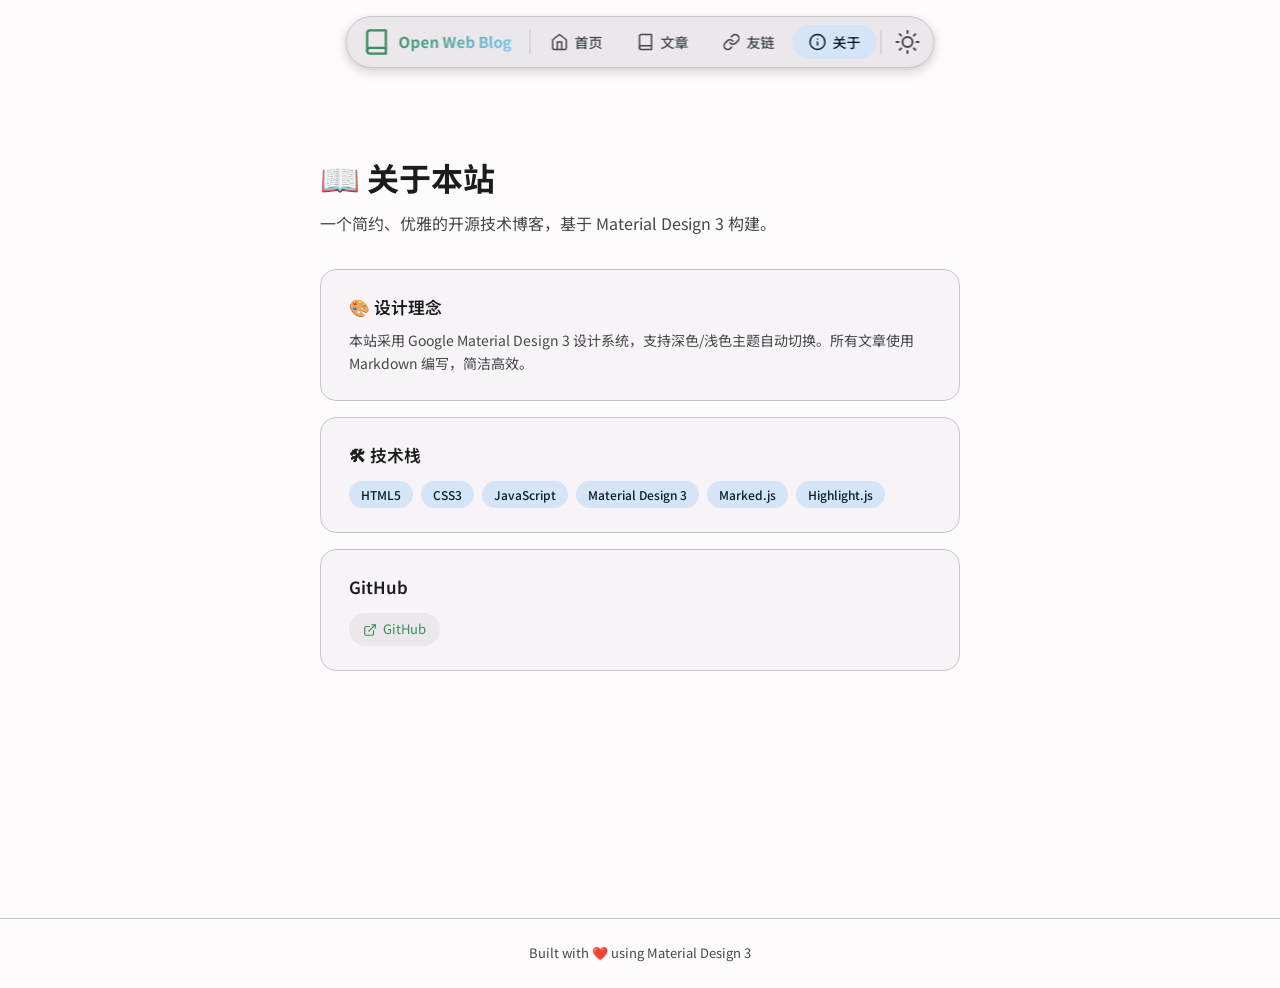
==== commit 01252019: "feat: 添加页面过渡、导航滑块及首页环境动画" ====
--- a/main/about.html
+++ b/main/about.html
@@ -16,6 +16,7 @@
   <link rel="stylesheet" href="css/components.css">
   <link rel="stylesheet" href="css/home.css">
   <link rel="stylesheet" href="css/nav.css">
+  <link rel="stylesheet" href="css/transitions.css">
 
   <style>
     .page-container { max-width: 680px; margin: 0 auto; padding: 0 20px; }
@@ -49,6 +50,7 @@
     </a>
     <span class="floating-nav__divider"></span>
     <div class="floating-nav__links">
+      <span class="nav-slider"></span>
       <a href="index.html" class="floating-nav__link">
         <svg viewBox="0 0 24 24" width="18" height="18" fill="none" stroke="currentColor" stroke-width="2" stroke-linecap="round" stroke-linejoin="round"><path d="M3 9l9-7 9 7v11a2 2 0 0 1-2 2H5a2 2 0 0 1-2-2z"/><polyline points="9 22 9 12 15 12 15 22"/></svg>
         首页
@@ -88,6 +90,7 @@
     </footer>
   </main>
 
+  <script src="js/transitions.js"></script>
   <script>
     (function() {
       const themeToggle = document.getElementById('themeToggle');
--- a/main/css/home.css
+++ b/main/css/home.css
@@ -30,11 +30,13 @@
   background: radial-gradient(ellipse at 50% 0%, var(--md-sys-color-primary-container) 0%, transparent 60%);
   opacity: 0.35;
   pointer-events: none;
+  animation: hero-glow-pulse 4s ease-in-out infinite;
 }
 
 .blog-hero__icon {
   margin-bottom: 24px;
   position: relative;
+  animation: hero-icon-float 3s ease-in-out infinite;
 }
 
 .blog-hero__icon svg {
@@ -52,9 +54,36 @@
 
 .blog-hero__title .gradient-text {
   background: linear-gradient(135deg, var(--md-sys-color-primary), #7FC8F8, var(--md-sys-color-tertiary));
+  background-size: 200% 200%;
   -webkit-background-clip: text;
   -webkit-text-fill-color: transparent;
   background-clip: text;
+  animation: gradient-shift 8s ease-in-out infinite;
+}
+
+/* --- Ambient Hero Animations --- */
+@keyframes hero-icon-float {
+  0%, 100% { transform: translateY(0); }
+  50% { transform: translateY(-6px); }
+}
+
+@keyframes hero-glow-pulse {
+  0%, 100% { opacity: 0.28; }
+  50% { opacity: 0.42; }
+}
+
+@keyframes gradient-shift {
+  0%, 100% { background-position: 0% 50%; }
+  50% { background-position: 100% 50%; }
+}
+
+/* Respect reduced motion preference */
+@media (prefers-reduced-motion: reduce) {
+  .blog-hero__icon,
+  .blog-hero::before,
+  .blog-hero__title .gradient-text {
+    animation: none;
+  }
 }
 
 .blog-hero__subtitle {
--- a/main/css/nav.css
+++ b/main/css/nav.css
@@ -69,6 +69,7 @@
   align-items: center;
   gap: 2px;
   flex-shrink: 0;
+  position: relative;
 }
 
 .floating-nav__link {
@@ -81,8 +82,11 @@
   font-weight: 500;
   color: var(--md-sys-color-on-surface-variant);
   text-decoration: none;
-  transition: all 0.2s ease;
+  transition: color 0.2s ease;
   white-space: nowrap;
+  position: relative;
+  z-index: 1;
+  background: transparent;
 }
 
 .floating-nav__link:hover {
@@ -92,8 +96,29 @@
 }
 
 .floating-nav__link.active {
+  color: var(--md-sys-color-on-secondary-container);
+  background: transparent;
+}
+
+/* === Nav Slider: animated indicator pill === */
+.nav-slider {
+  position: absolute;
+  top: 2px;
+  bottom: 2px;
+  left: 0;
+  width: 0;
+  border-radius: var(--md-sys-shape-full);
   background-color: var(--md-sys-color-secondary-container);
-  color: var(--md-sys-color-on-secondary-container);
+  z-index: 0;
+  pointer-events: none;
+  opacity: 0;
+  transition: left 0.35s cubic-bezier(0.05, 0.7, 0.1, 1),
+              width 0.35s cubic-bezier(0.05, 0.7, 0.1, 1),
+              opacity 0.2s ease;
+}
+
+.nav-slider.ready {
+  opacity: 1;
 }
 
 .floating-nav__link svg {
--- a/main/css/transitions.css
+++ b/main/css/transitions.css
@@ -0,0 +1,154 @@
+/* ============================================
+   Page Transitions - Slide + Stagger
+   ============================================ */
+
+/* Prevent scroll during transition */
+body.is-exiting,
+body.is-entering {
+  overflow: hidden;
+}
+
+/* === Exit Animation: slide out to left === */
+body.is-exiting .main-content {
+  animation: slide-out-left 260ms cubic-bezier(0.4, 0, 0.6, 1) forwards;
+}
+
+body.is-exiting .floating-nav {
+  animation: nav-fade-out 160ms cubic-bezier(0.4, 0, 1, 1) forwards;
+}
+
+body.is-exiting .fab {
+  animation: fab-fade-out 160ms cubic-bezier(0.4, 0, 1, 1) forwards;
+}
+
+@keyframes slide-out-left {
+  to {
+    opacity: 0;
+    transform: translateX(-40px);
+  }
+}
+
+@keyframes nav-fade-out {
+  to {
+    opacity: 0;
+    transform: translateX(-50%) translateY(-6px);
+  }
+}
+
+@keyframes fab-fade-out {
+  to {
+    opacity: 0;
+    transform: translateY(12px) scale(0.85);
+  }
+}
+
+/* === Entrance Animation: slide in === */
+
+/* Nav slides in from top (same for both directions) */
+.page-entering .floating-nav {
+  animation: nav-enter 380ms 60ms cubic-bezier(0, 0, 0.2, 1) both;
+}
+
+@keyframes nav-enter {
+  from {
+    opacity: 0;
+    transform: translateX(-50%) translateY(-14px);
+  }
+  to {
+    opacity: 1;
+    transform: translateX(-50%) translateY(0);
+  }
+}
+
+/* Forward: slide in from the RIGHT */
+.page-entering[data-slide="right"] .main-content {
+  animation: slide-in-right 420ms 80ms cubic-bezier(0.05, 0.7, 0.1, 1) both;
+}
+
+@keyframes slide-in-right {
+  from {
+    opacity: 0;
+    transform: translateX(50px);
+  }
+  to {
+    opacity: 1;
+    transform: translateX(0);
+  }
+}
+
+/* Backward: slide in from the LEFT */
+.page-entering[data-slide="left"] .main-content {
+  animation: slide-in-left 420ms 80ms cubic-bezier(0.05, 0.7, 0.1, 1) both;
+}
+
+@keyframes slide-in-left {
+  from {
+    opacity: 0;
+    transform: translateX(-50px);
+  }
+  to {
+    opacity: 1;
+    transform: translateX(0);
+  }
+}
+
+/* FAB bounces in */
+.page-entering .fab {
+  animation: fab-enter 400ms 500ms cubic-bezier(0.05, 0.7, 0.1, 1) both;
+}
+
+@keyframes fab-enter {
+  from {
+    opacity: 0;
+    transform: translateY(20px) scale(0.8);
+  }
+  to {
+    opacity: 1;
+    transform: translateY(0) scale(1);
+  }
+}
+
+/* === Stagger Item: each section reveals in sequence === */
+.stagger-item {
+  opacity: 0;
+  transform: translateY(18px);
+  transition: opacity 420ms cubic-bezier(0, 0, 0.2, 1),
+              transform 420ms cubic-bezier(0, 0, 0.2, 1);
+}
+
+.stagger-item.visible {
+  opacity: 1;
+  transform: translateY(0);
+}
+
+/* === Post card stagger variant: slight scale + fade === */
+.post-card.stagger-item {
+  transform: translateY(16px) scale(0.97);
+}
+
+.post-card.stagger-item.visible {
+  transform: translateY(0) scale(1);
+}
+
+/* === Smooth internal scroll for hash links === */
+html.smooth-scroll {
+  scroll-behavior: smooth;
+}
+
+/* === Reduced motion === */
+@media (prefers-reduced-motion: reduce) {
+  body.is-exiting .main-content,
+  body.is-exiting .floating-nav,
+  body.is-exiting .fab,
+  .page-entering .floating-nav,
+  .page-entering .main-content,
+  .page-entering .fab {
+    animation: none;
+  }
+
+  .stagger-item {
+    opacity: 1;
+    transform: none;
+    transition: none;
+  }
+}
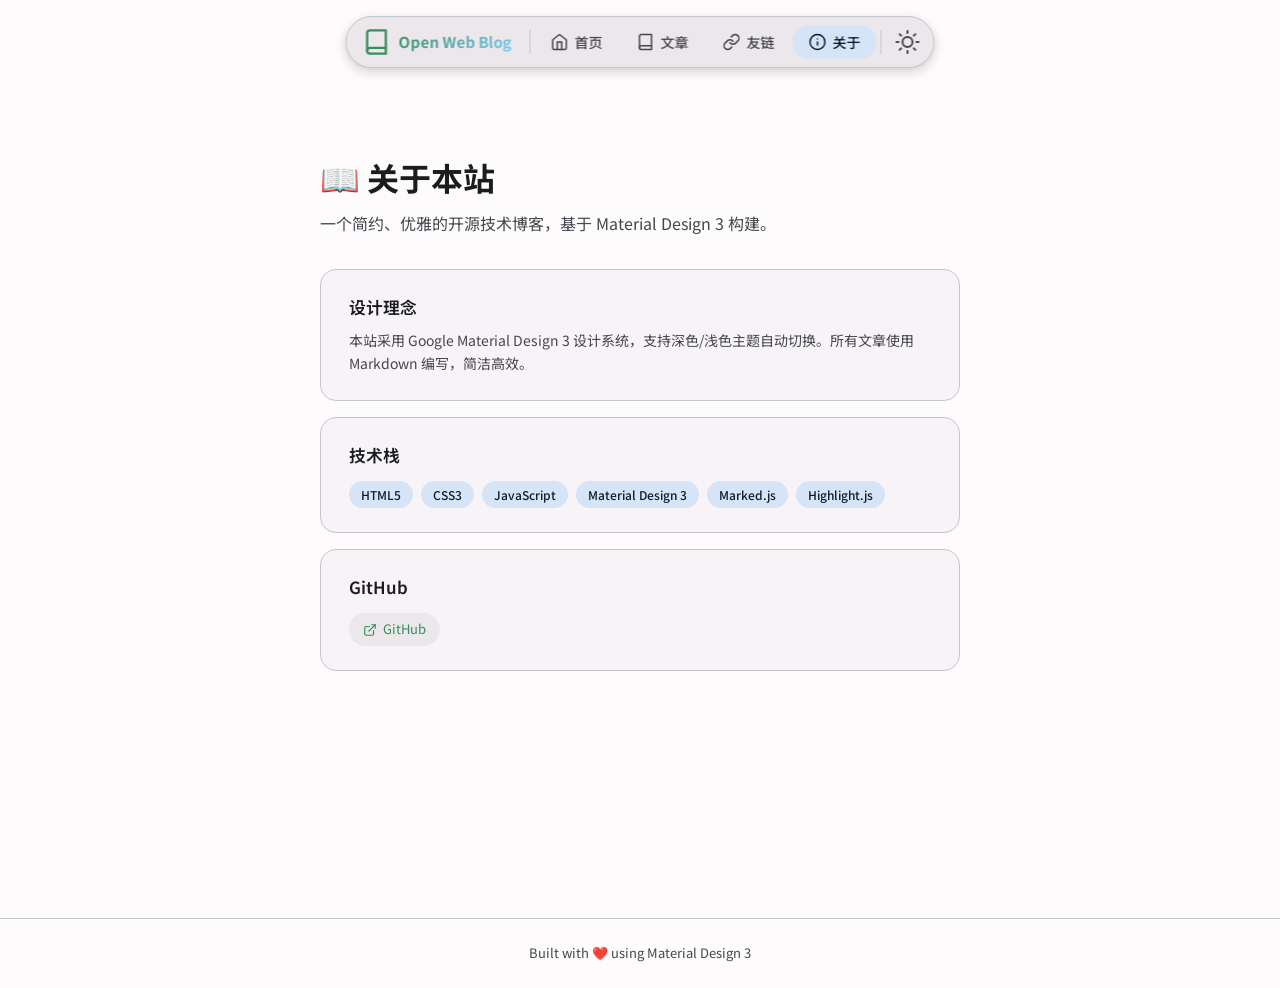
==== commit c4bef32b: "feat: 添加扩展路由支持" ====
--- a/main/about.html
+++ b/main/about.html
@@ -91,6 +91,7 @@
   </main>
 
   <script src="js/transitions.js"></script>
+  <script src="js/extensions.js"></script>
   <script>
     (function() {
       const themeToggle = document.getElementById('themeToggle');
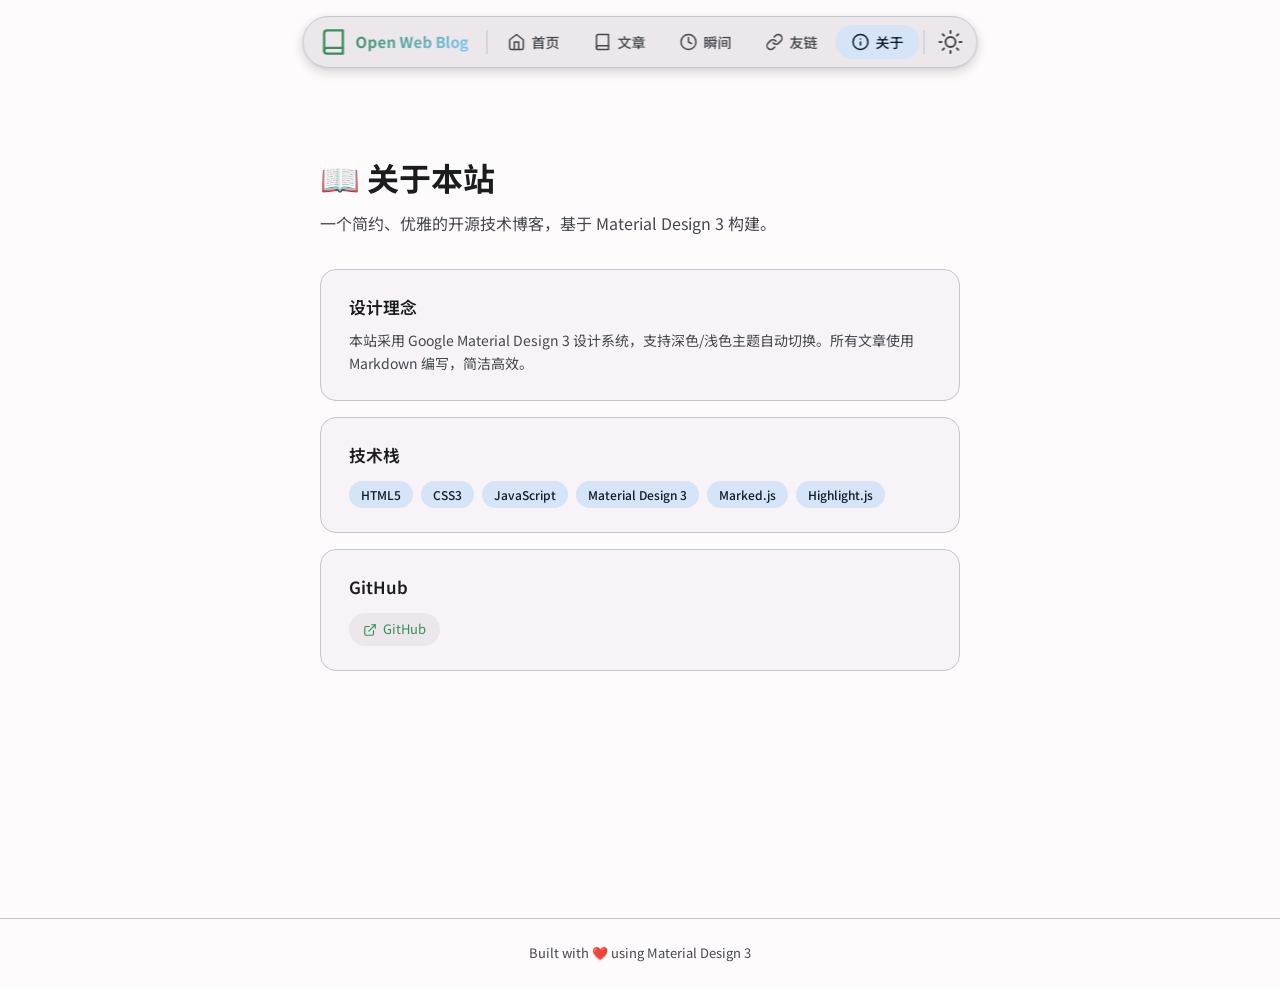
==== commit 0ee30728: "feat: 新增「瞬间」功能及图片查看器" ====
--- a/main/about.html
+++ b/main/about.html
@@ -59,6 +59,10 @@
         <svg viewBox="0 0 24 24" width="18" height="18" fill="none" stroke="currentColor" stroke-width="2" stroke-linecap="round" stroke-linejoin="round"><path d="M4 19.5A2.5 2.5 0 0 1 6.5 17H20"/><path d="M6.5 2H20v20H6.5A2.5 2.5 0 0 1 4 19.5v-15A2.5 2.5 0 0 1 6.5 2z"/></svg>
         文章
       </a>
+      <a href="moment.html" class="floating-nav__link">
+        <svg viewBox="0 0 24 24" width="18" height="18" fill="none" stroke="currentColor" stroke-width="2" stroke-linecap="round" stroke-linejoin="round"><circle cx="12" cy="12" r="10"/><polyline points="12 6 12 12 16 14"/></svg>
+        瞬间
+      </a>
       <a href="link.html" class="floating-nav__link">
         <svg viewBox="0 0 24 24" width="18" height="18" fill="none" stroke="currentColor" stroke-width="2" stroke-linecap="round" stroke-linejoin="round"><path d="M10 13a5 5 0 0 0 7.54.54l3-3a5 5 0 0 0-7.07-7.07l-1.72 1.71"/><path d="M14 11a5 5 0 0 0-7.54-.54l-3 3a5 5 0 0 0 7.07 7.07l1.71-1.71"/></svg>
         友链
@@ -92,6 +96,7 @@
 
   <script src="js/transitions.js"></script>
   <script src="js/extensions.js"></script>
+  <script src="js/lightbox.js"></script>
   <script>
     (function() {
       const themeToggle = document.getElementById('themeToggle');
